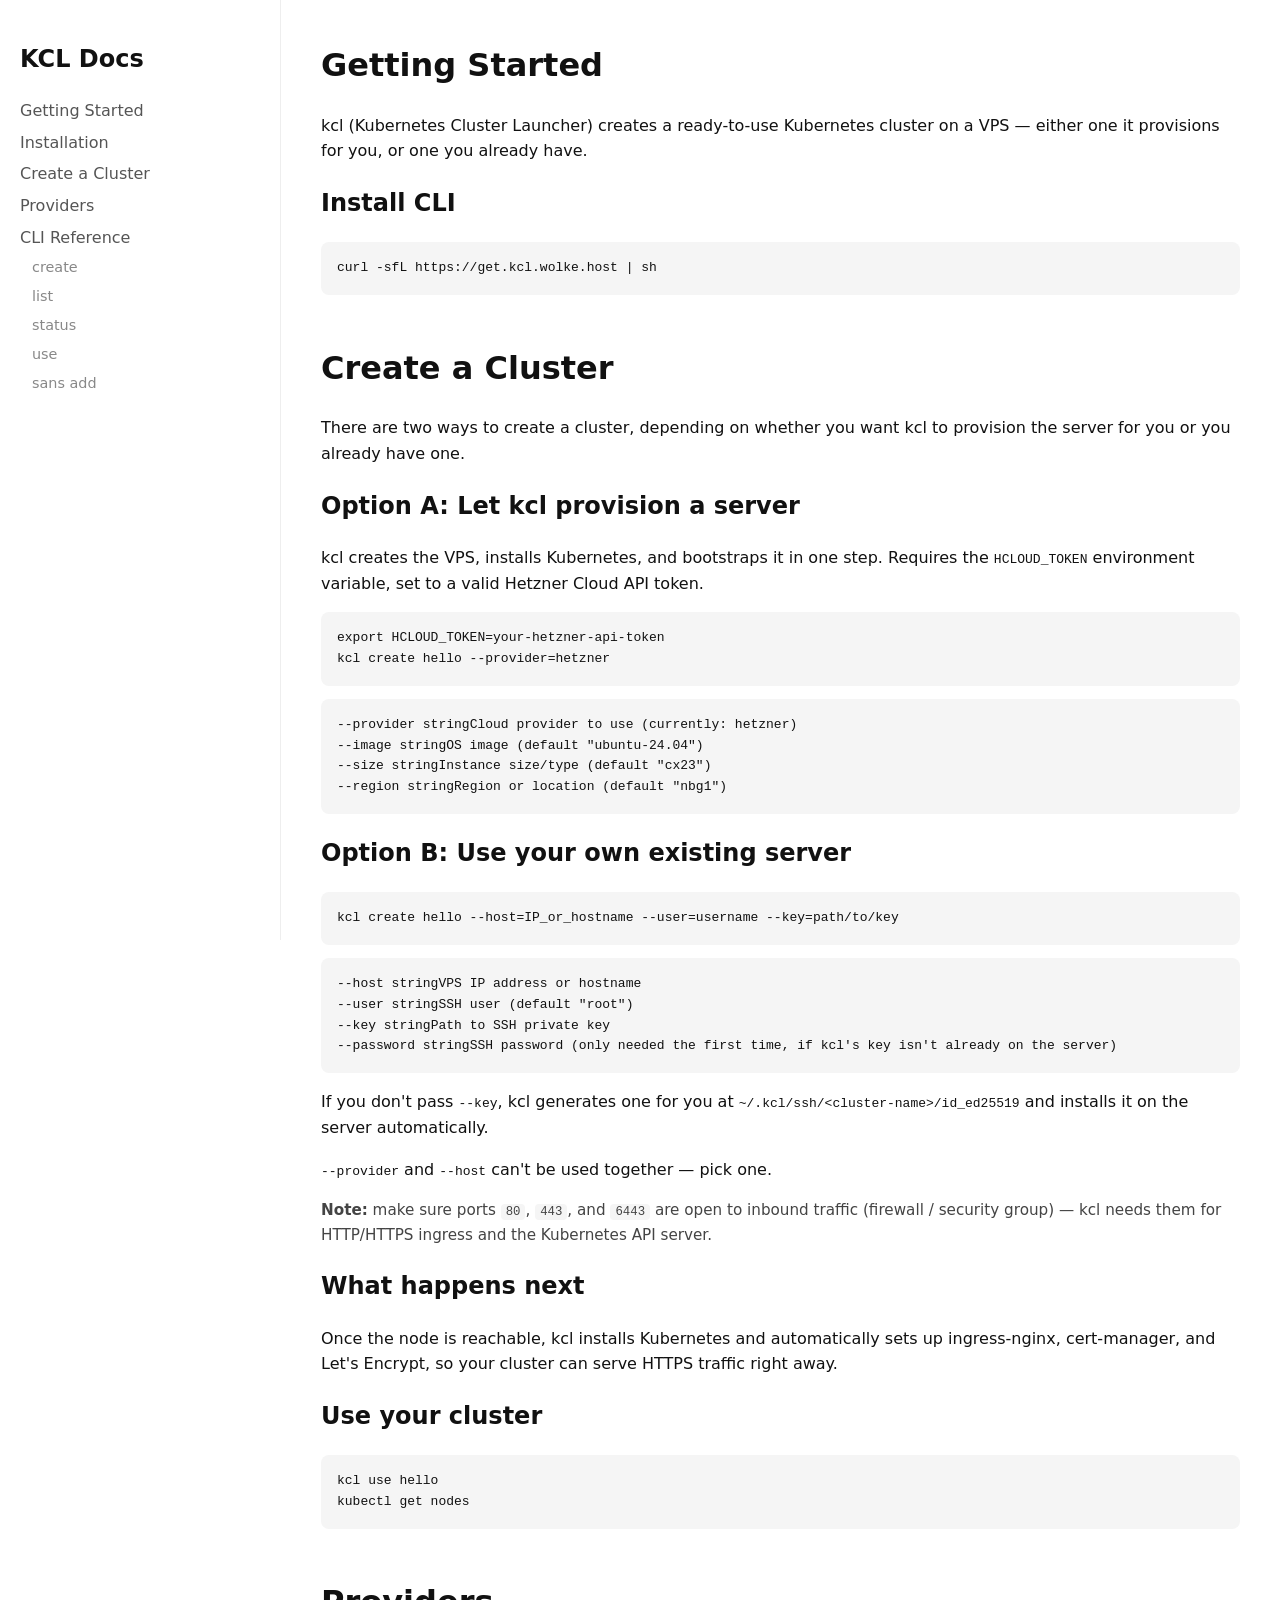
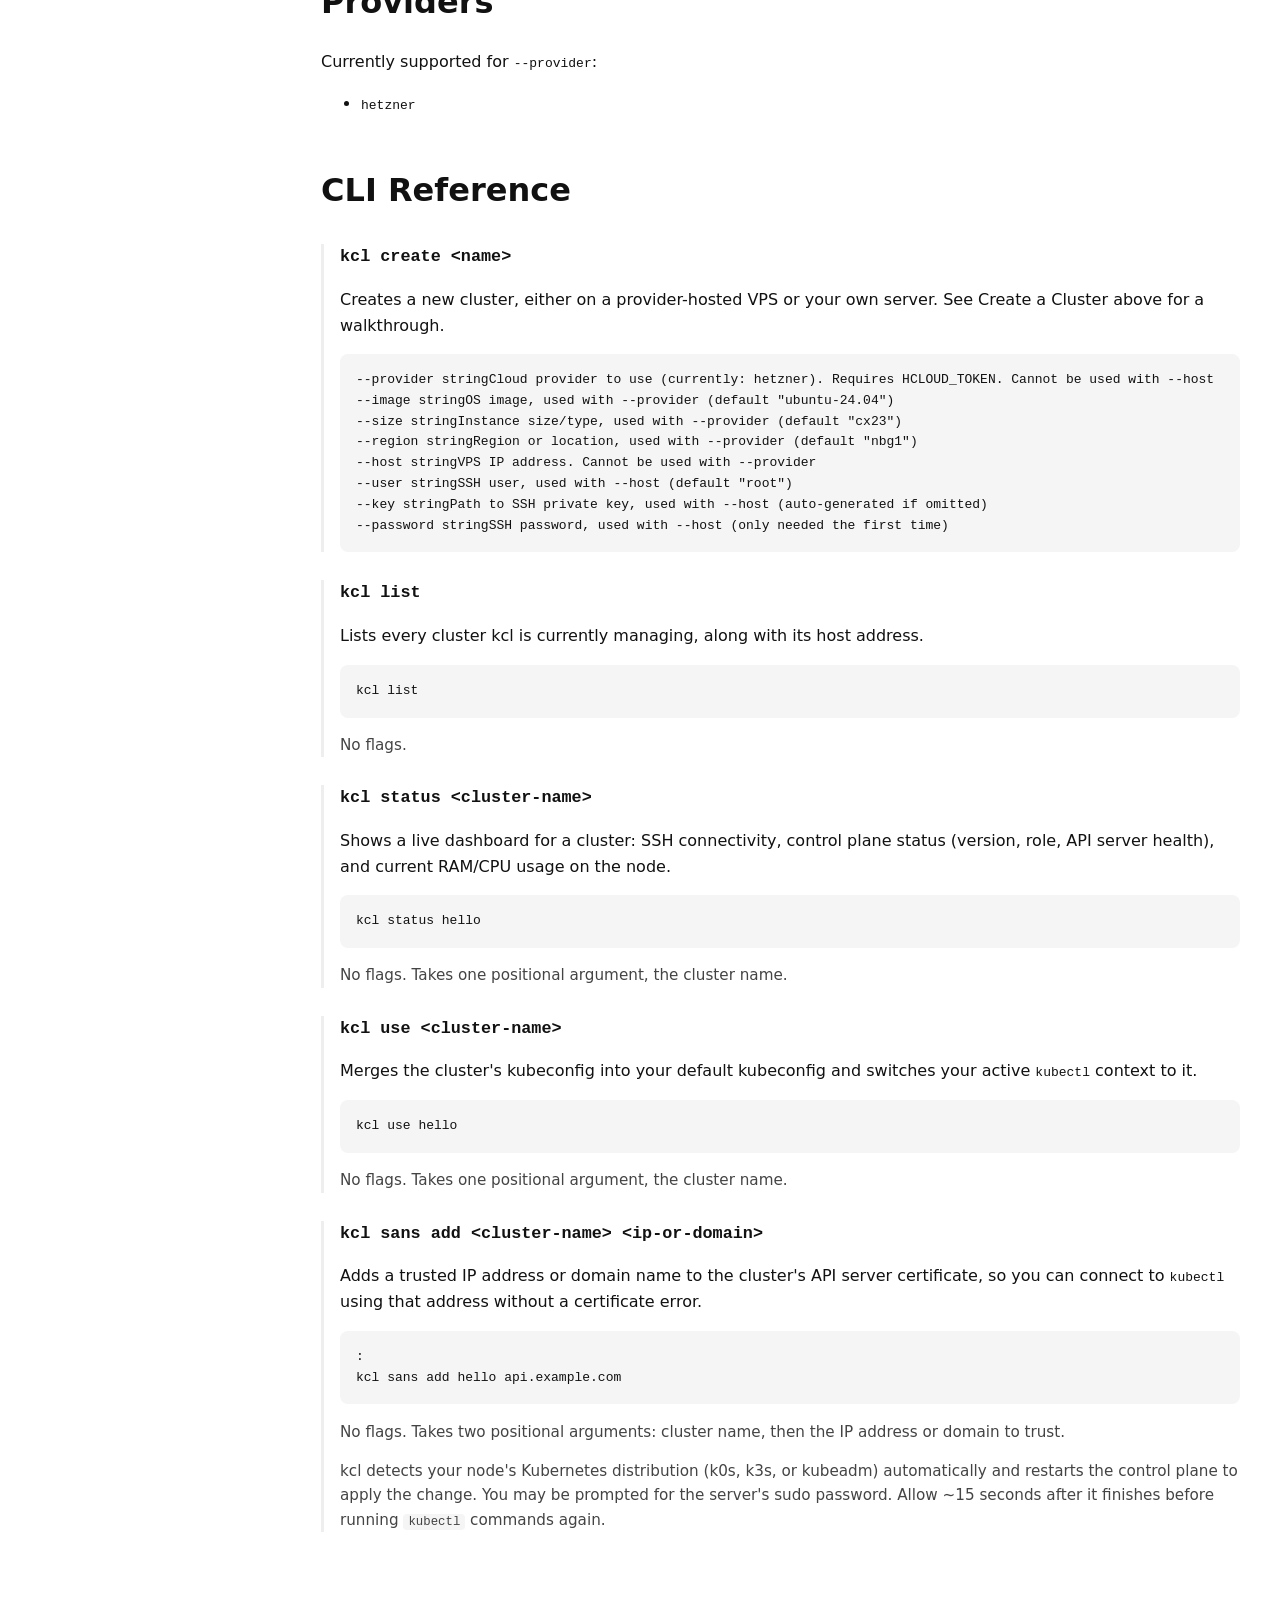
==== docs/index.html @ d669102b "docs: update docs and installation method" ====
<!DOCTYPE html>
<html lang="en">
<head>
<meta charset="UTF-8">
<meta name="viewport" content="width=device-width, initial-scale=1.0">
<title>KCL Docs</title>
<link rel="stylesheet" href="../styles.css">
</head>
<body>
<div class="docs-wrapper">
<aside class="sidebar">
  <h2>KCL Docs</h2>
  <a href="#getting-started">Getting Started</a>
  <a href="#installation">Installation</a>
  <a href="#create-cluster">Create a Cluster</a>
  <a href="#providers">Providers</a>
  <a href="#cli-reference">CLI Reference</a>
  <a href="#cli-create" class="sidebar-sub">create</a>
  <a href="#cli-list" class="sidebar-sub">list</a>
  <a href="#cli-status" class="sidebar-sub">status</a>
  <a href="#cli-use" class="sidebar-sub">use</a>
  <a href="#cli-sans" class="sidebar-sub">sans add</a>
</aside>
<main class="docs">

<h1 id="getting-started">Getting Started</h1>
<p>
kcl (Kubernetes Cluster Launcher) creates a ready-to-use Kubernetes cluster
on a VPS &mdash; either one it provisions for you, or one you already have.
</p>

<h2 id="installation">Install CLI</h2>
<pre>
curl -sfL https://get.kcl.wolke.host | sh
</pre>

<h1 id="create-cluster">Create a Cluster</h1>
<p>
There are two ways to create a cluster, depending on whether you want kcl to
provision the server for you or you already have one.
</p>

<h2>Option A: Let kcl provision a server</h2>
<p>
kcl creates the VPS, installs Kubernetes, and bootstraps it in one step.
Requires the <code>HCLOUD_TOKEN</code> environment variable, set to a
valid Hetzner Cloud API token.
</p>
<pre>
export HCLOUD_TOKEN=your-hetzner-api-token
kcl create hello --provider=hetzner
</pre>
<pre class="options">
<span class="opt-row"><span class="opt-flag">--provider string</span><span class="opt-desc">Cloud provider to use (currently: hetzner)</span></span>
<span class="opt-row"><span class="opt-flag">--image string</span><span class="opt-desc">OS image (default "ubuntu-24.04")</span></span>
<span class="opt-row"><span class="opt-flag">--size string</span><span class="opt-desc">Instance size/type (default "cx23")</span></span>
<span class="opt-row"><span class="opt-flag">--region string</span><span class="opt-desc">Region or location (default "nbg1")</span></span>
</pre>

<h2>Option B: Use your own existing server</h2>
<pre>
kcl create hello --host=IP_or_hostname --user=username --key=path/to/key
</pre>
<pre class="options">
<span class="opt-row"><span class="opt-flag">--host string</span><span class="opt-desc">VPS IP address or hostname</span></span>
<span class="opt-row"><span class="opt-flag">--user string</span><span class="opt-desc">SSH user (default "root")</span></span>
<span class="opt-row"><span class="opt-flag">--key string</span><span class="opt-desc">Path to SSH private key</span></span>
<span class="opt-row"><span class="opt-flag">--password string</span><span class="opt-desc">SSH password (only needed the first time, if kcl's key isn't already on the server)</span></span>
</pre>
<p>
If you don't pass <code>--key</code>, kcl generates one for you at
<code>~/.kcl/ssh/&lt;cluster-name&gt;/id_ed25519</code> and installs it on the
server automatically.
</p>
<p>
<code>--provider</code> and <code>--host</code> can't be used together &mdash;
pick one.
</p>
<p class="cmd-flags">
<strong>Note:</strong> make sure ports <code>80</code>, <code>443</code>, and
<code>6443</code> are open to inbound traffic (firewall / security group)
&mdash; kcl needs them for HTTP/HTTPS ingress and the Kubernetes API server.
</p>

<h2>What happens next</h2>
<p>
Once the node is reachable, kcl installs Kubernetes and automatically sets up
ingress-nginx, cert-manager, and Let's Encrypt, so your cluster can serve
HTTPS traffic right away.
</p>

<h2>Use your cluster</h2>
<pre>
kcl use hello
kubectl get nodes
</pre>

<h1 id="providers">Providers</h1>
<p>
Currently supported for <code>--provider</code>:
</p>
<ul>
  <li><code>hetzner</code></li>
</ul>

<h1 id="cli-reference">CLI Reference</h1>

<section class="cmd" id="cli-create">
<h2>kcl create &lt;name&gt;</h2>
<p>Creates a new cluster, either on a provider-hosted VPS or your own server. See <a href="#create-cluster">Create a Cluster</a> above for a walkthrough.</p>
<pre class="options">
<span class="opt-row"><span class="opt-flag">--provider string</span><span class="opt-desc">Cloud provider to use (currently: hetzner). Requires HCLOUD_TOKEN. Cannot be used with --host</span></span>
<span class="opt-row"><span class="opt-flag">--image string</span><span class="opt-desc">OS image, used with --provider (default "ubuntu-24.04")</span></span>
<span class="opt-row"><span class="opt-flag">--size string</span><span class="opt-desc">Instance size/type, used with --provider (default "cx23")</span></span>
<span class="opt-row"><span class="opt-flag">--region string</span><span class="opt-desc">Region or location, used with --provider (default "nbg1")</span></span>
<span class="opt-row"><span class="opt-flag">--host string</span><span class="opt-desc">VPS IP address. Cannot be used with --provider</span></span>
<span class="opt-row"><span class="opt-flag">--user string</span><span class="opt-desc">SSH user, used with --host (default "root")</span></span>
<span class="opt-row"><span class="opt-flag">--key string</span><span class="opt-desc">Path to SSH private key, used with --host (auto-generated if omitted)</span></span>
<span class="opt-row"><span class="opt-flag">--password string</span><span class="opt-desc">SSH password, used with --host (only needed the first time)</span></span>
</pre>
</section>

<section class="cmd" id="cli-list">
<h2>kcl list</h2>
<p>Lists every cluster kcl is currently managing, along with its host address.</p>
<pre>
kcl list
</pre>
<p class="cmd-flags">No flags.</p>
</section>

<section class="cmd" id="cli-status">
<h2>kcl status &lt;cluster-name&gt;</h2>
<p>Shows a live dashboard for a cluster: SSH connectivity, control plane status (version, role, API server health), and current RAM/CPU usage on the node.</p>
<pre>
kcl status hello
</pre>
<p class="cmd-flags">No flags. Takes one positional argument, the cluster name.</p>
</section>

<section class="cmd" id="cli-use">
<h2>kcl use &lt;cluster-name&gt;</h2>
<p>Merges the cluster's kubeconfig into your default kubeconfig and switches your active <code>kubectl</code> context to it.</p>
<pre>
kcl use hello
</pre>
<p class="cmd-flags">No flags. Takes one positional argument, the cluster name.</p>
</section>

<section class="cmd" id="cli-sans">
<h2>kcl sans add &lt;cluster-name&gt; &lt;ip-or-domain&gt;</h2>
<p>
Adds a trusted IP address or domain name to the cluster's API server
certificate, so you can connect to <code>kubectl</code> using that address
without a certificate error.
</p>
<pre>:
kcl sans add hello api.example.com
</pre>
<p class="cmd-flags">No flags. Takes two positional arguments: cluster name, then the IP address or domain to trust.</p>
<p class="cmd-flags">
kcl detects your node's Kubernetes distribution (k0s, k3s, or kubeadm)
automatically and restarts the control plane to apply the change. You may be
prompted for the server's sudo password. Allow ~15 seconds after it finishes
before running <code>kubectl</code> commands again.
</p>
</section>

</main>
</div>
</body>
</html>
---- styles.css ----
body {
  margin: 0;
  font-family: system-ui, -apple-system, Arial, sans-serif;
  background: #ffffff;
  color: #111;
  line-height: 1.6;
}

a {
  text-decoration: none;
  color: #111;
}

.container {
  max-width: 900px;
  margin: auto;
  padding: 20px;
}

.nav {
  border-bottom: 1px solid #eee;
  background: white;
}

.nav-inner {
  display: flex;
  justify-content: space-between;
  align-items: center;
}

.nav-links a {
  margin-left: 15px;
}

.hero {
  text-align: center;
  padding: 40px 20px;
}

.hero h1 {
  font-size: 32px;
  margin-bottom: 10px;
}

.hero p {
  color: #555;
}

.buttons {
  margin: 20px 0;
}

.btn {
  border: 1px solid #111;
  padding: 10px 16px;
  margin: 5px;
  display: inline-block;
  border-radius: 6px;
}

.primary {
  background: #111;
  color: white;
}

pre {
  background: #f5f5f5;
  padding: 16px;
  border-radius: 8px;
  overflow-x: auto;
  text-align: left;
}

.features {
  display: grid;
  gap: 16px;
  margin-top: 30px;
}

.card {
  border: 1px solid #eee;
  padding: 20px;
  border-radius: 10px;
}

footer {
  text-align: center;
  padding: 40px;
  color: #777;
}

/* Docs */

.docs-wrapper {
  display: flex;
  flex-direction: column;
}

.sidebar {
  border-bottom: 1px solid #eee;
  padding: 20px;
}

.sidebar a {
  display: block;
  margin: 6px 0;
  color: #555;
}

.sidebar a.sidebar-sub {
  margin-left: 12px;
  font-size: 0.9em;
  color: #888;
}

.sidebar a:hover {
  color: #111;
}

.docs {
  padding: 20px;
}

.docs h1 {
  margin-top: 48px;
}

.docs h1:first-child {
  margin-top: 0;
}

.docs section.cmd {
  margin: 28px 0;
  padding-left: 16px;
  border-left: 3px solid #eee;
}

.docs section.cmd h2 {
  font-family: ui-monospace, SFMono-Regular, Menlo, Consolas, monospace;
  font-size: 1.05em;
}

.docs p.cmd-flags {
  font-size: 0.95em;
  color: #444;
}

.docs p.cmd-flags code {
  background: #f5f5f5;
  padding: 1px 5px;
  border-radius: 4px;
}

/* Desktop */

@media (min-width: 768px) {
  .hero h1 {
    font-size: 48px;
  }

  .features {
    grid-template-columns: repeat(3, 1fr);
  }

  .docs-wrapper {
    flex-direction: row;
  }

  .sidebar {
    width: 240px;
    height: 100vh;
    border-right: 1px solid #eee;
    border-bottom: none;
    position: sticky;
    top: 0;
    align-self: flex-start;
    overflow-y: auto;
  }

  .docs {
    flex: 1;
    padding: 40px;
  }
}
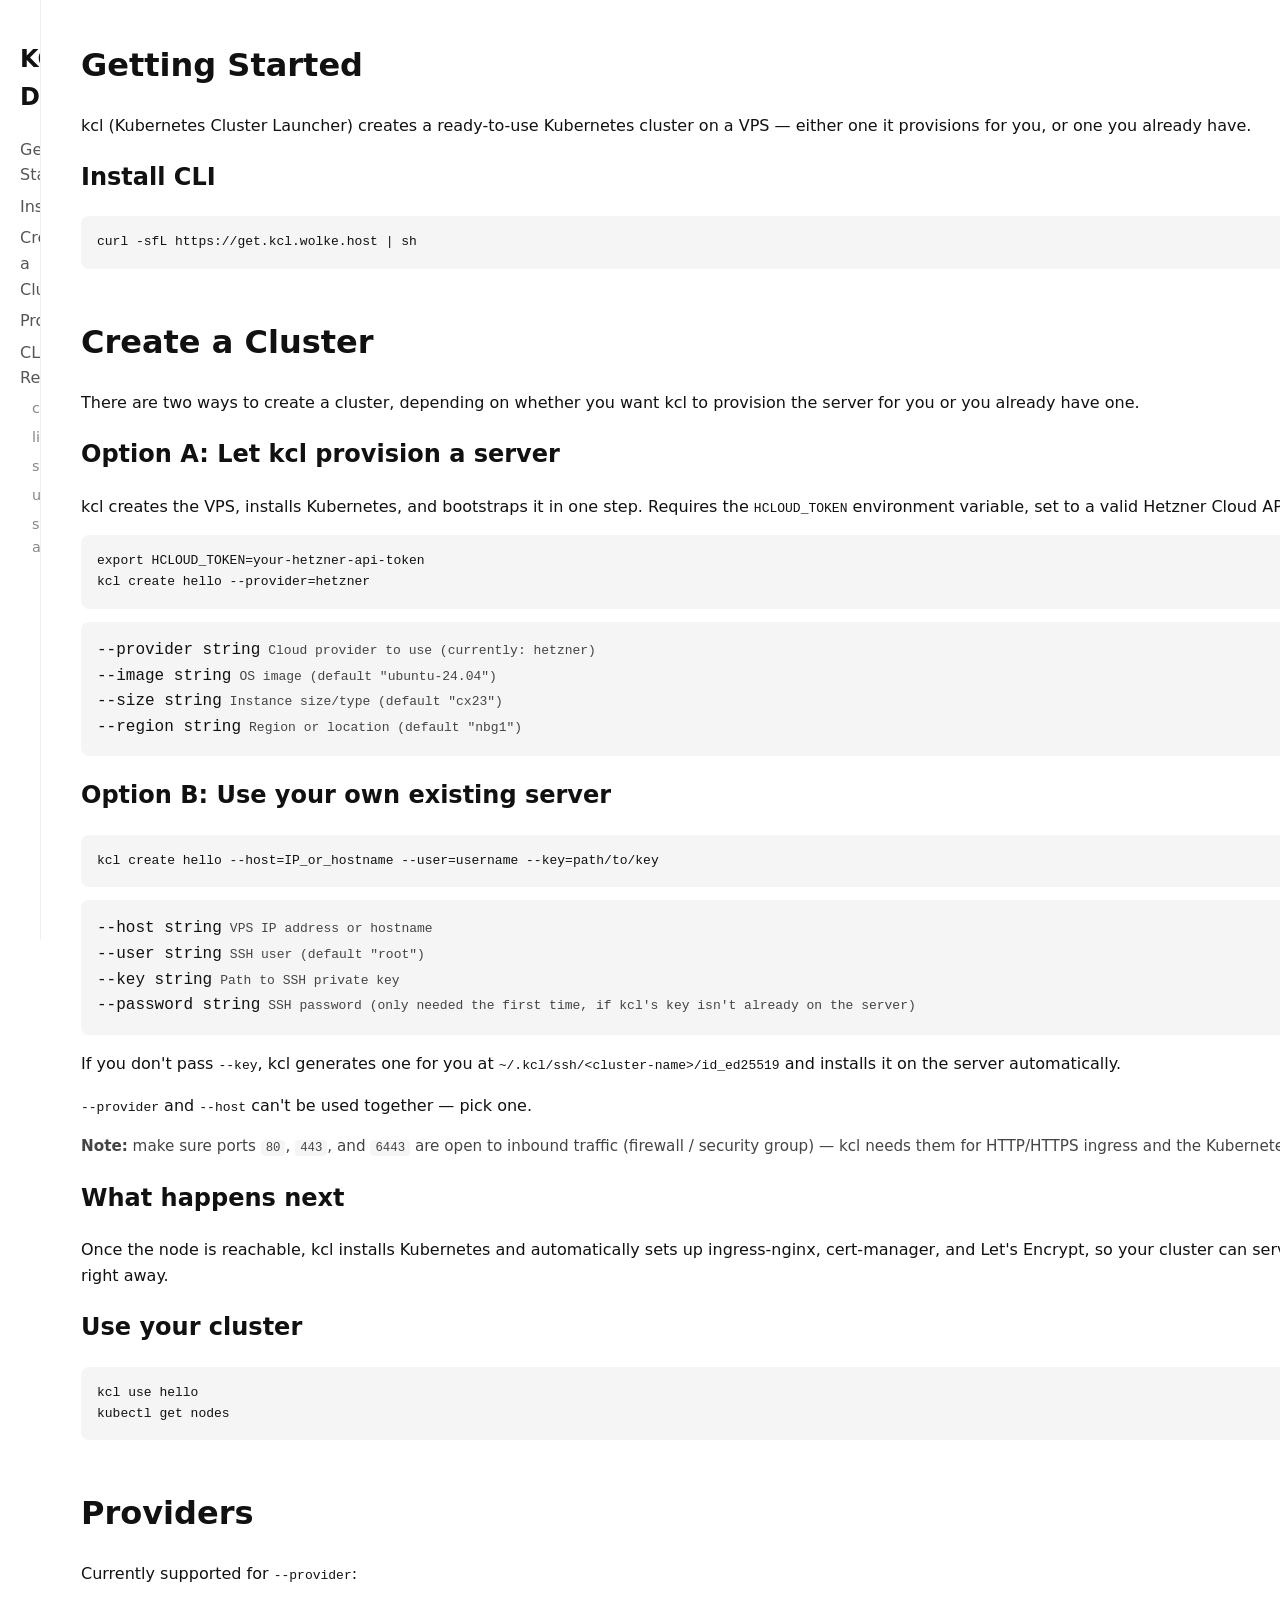
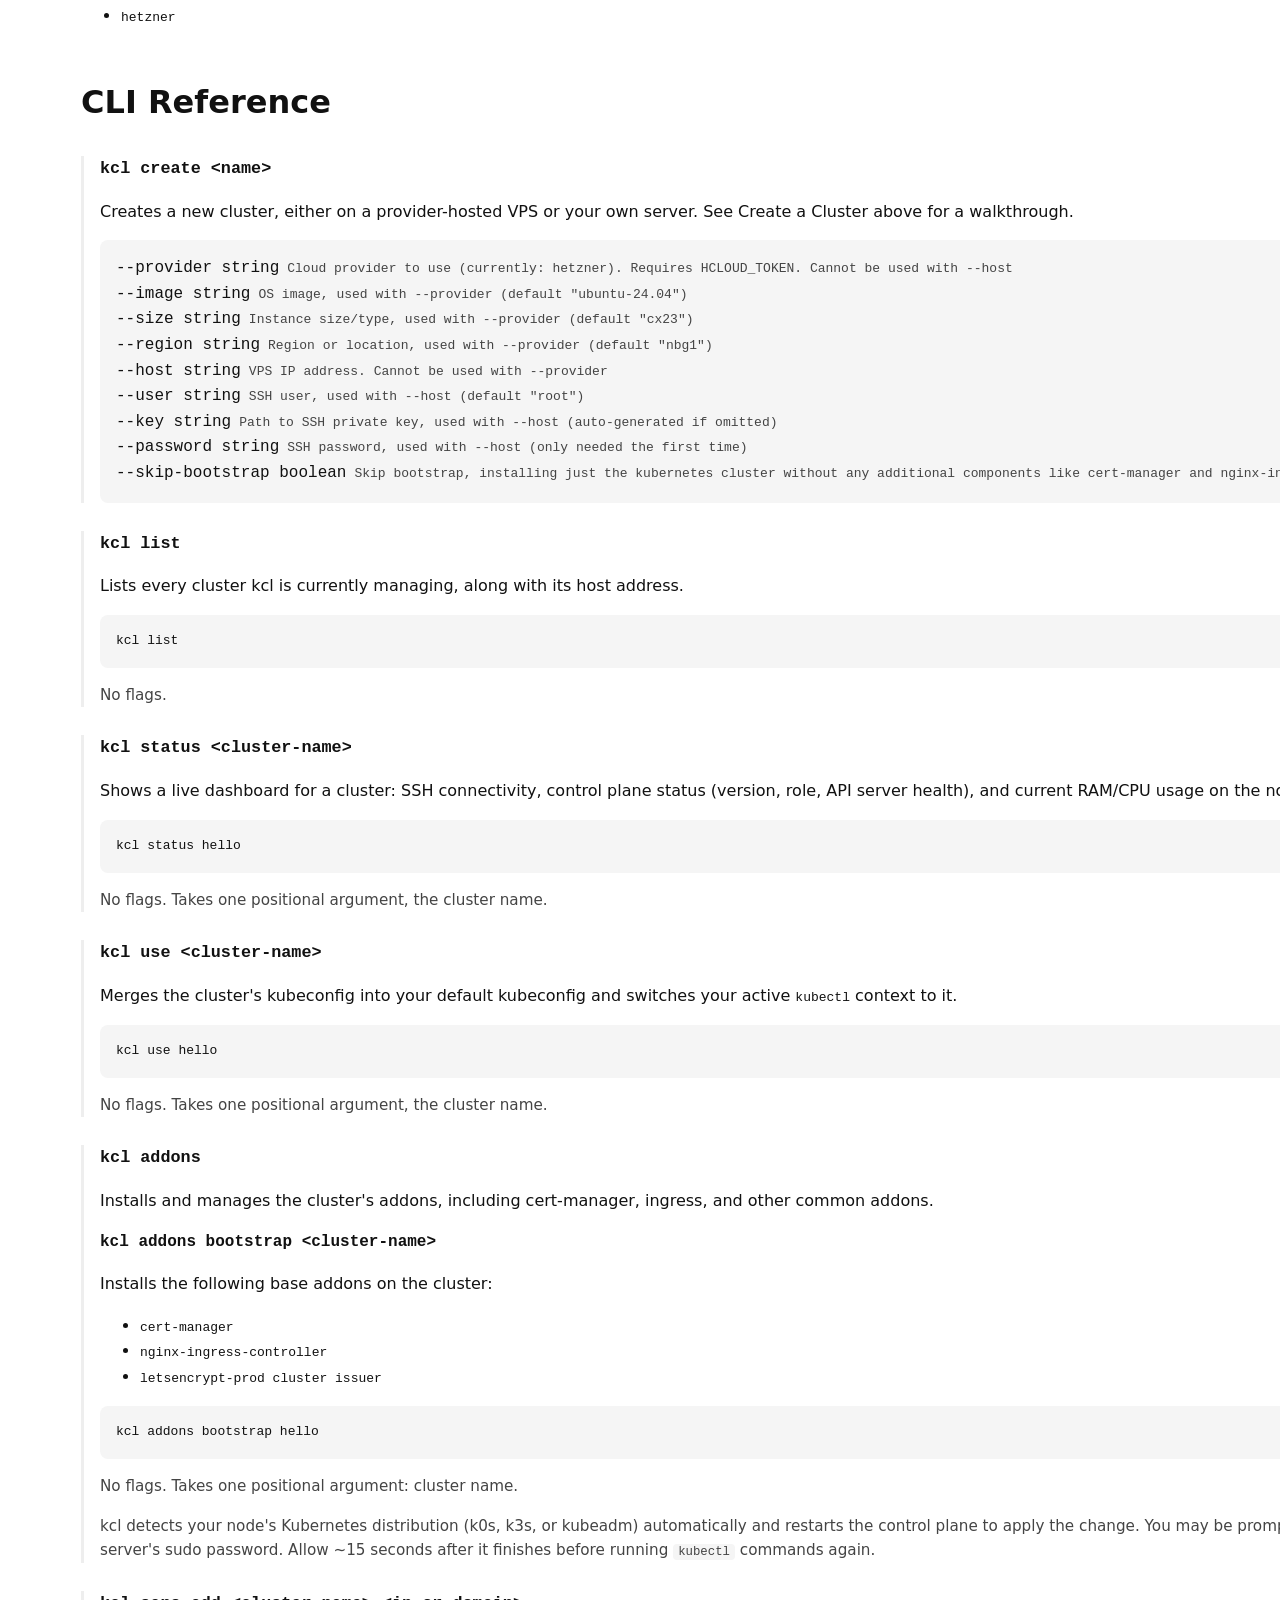
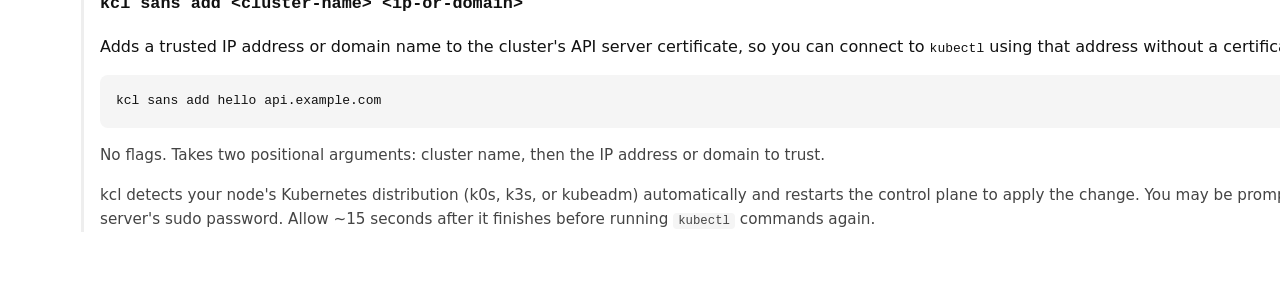
==== commit c6542aa1: "docs: add addons command and skip-bootstrap flag on create command" ====
--- a/docs/index.html
+++ b/docs/index.html
@@ -117,6 +117,7 @@
 <span class="opt-row"><span class="opt-flag">--user string</span><span class="opt-desc">SSH user, used with --host (default "root")</span></span>
 <span class="opt-row"><span class="opt-flag">--key string</span><span class="opt-desc">Path to SSH private key, used with --host (auto-generated if omitted)</span></span>
 <span class="opt-row"><span class="opt-flag">--password string</span><span class="opt-desc">SSH password, used with --host (only needed the first time)</span></span>
+<span class="opt-row"><span class="opt-flag">--skip-bootstrap boolean</span><span class="opt-desc">Skip bootstrap, installing just the kubernetes cluster without any additional components like cert-manager and nginx-ingress-controller.</span></span>
 </pre>
 </section>
 
@@ -147,6 +148,32 @@
 <p class="cmd-flags">No flags. Takes one positional argument, the cluster name.</p>
 </section>
 
+<section class="cmd" id="cli-addons">
+<h2>kcl addons</h2>
+<p>
+    Installs and manages the cluster's addons, including cert-manager, ingress, and other common addons.
+</p>
+<h3>kcl addons bootstrap &lt;cluster-name&gt;</h3>
+<p>
+    Installs the following base addons on the cluster:
+</p>
+<ul>
+    <li><code>cert-manager</code></li>
+    <li><code>nginx-ingress-controller</code></li>
+    <li><code>letsencrypt-prod cluster issuer</code></li>
+</ul>
+<pre>
+kcl addons bootstrap hello
+</pre>
+<p class="cmd-flags">No flags. Takes one positional argument: cluster name.</p>
+<p class="cmd-flags">
+kcl detects your node's Kubernetes distribution (k0s, k3s, or kubeadm)
+automatically and restarts the control plane to apply the change. You may be
+prompted for the server's sudo password. Allow ~15 seconds after it finishes
+before running <code>kubectl</code> commands again.
+</p>
+</section>
+
 <section class="cmd" id="cli-sans">
 <h2>kcl sans add &lt;cluster-name&gt; &lt;ip-or-domain&gt;</h2>
 <p>
@@ -154,7 +181,7 @@
 certificate, so you can connect to <code>kubectl</code> using that address
 without a certificate error.
 </p>
-<pre>:
+<pre>
 kcl sans add hello api.example.com
 </pre>
 <p class="cmd-flags">No flags. Takes two positional arguments: cluster name, then the IP address or domain to trust.</p>
--- a/styles.css
+++ b/styles.css
@@ -140,6 +140,11 @@
   font-size: 1.05em;
 }
 
+.docs section.cmd h3 {
+  font-family: ui-monospace, SFMono-Regular, Menlo, Consolas, monospace;
+  font-size: 1em;
+}
+
 .docs p.cmd-flags {
   font-size: 0.95em;
   color: #444;
@@ -149,6 +154,10 @@
   background: #f5f5f5;
   padding: 1px 5px;
   border-radius: 4px;
+}
+
+.opt-desc {
+    padding-left: 8px;
 }
 
 /* Desktop */
@@ -182,3 +191,16 @@
     padding: 40px;
   }
 }
+
+.opt-row {
+     margin-bottom: 4px;
+     overflow: hidden;
+}
+.opt-flag {
+    font-family: ui-monospace, SFMono-Regular, Menlo, Consolas, monospace;
+    color: #111;
+    word-break: break-all;
+}
+.opt-desc {
+    color: #444;
+}
